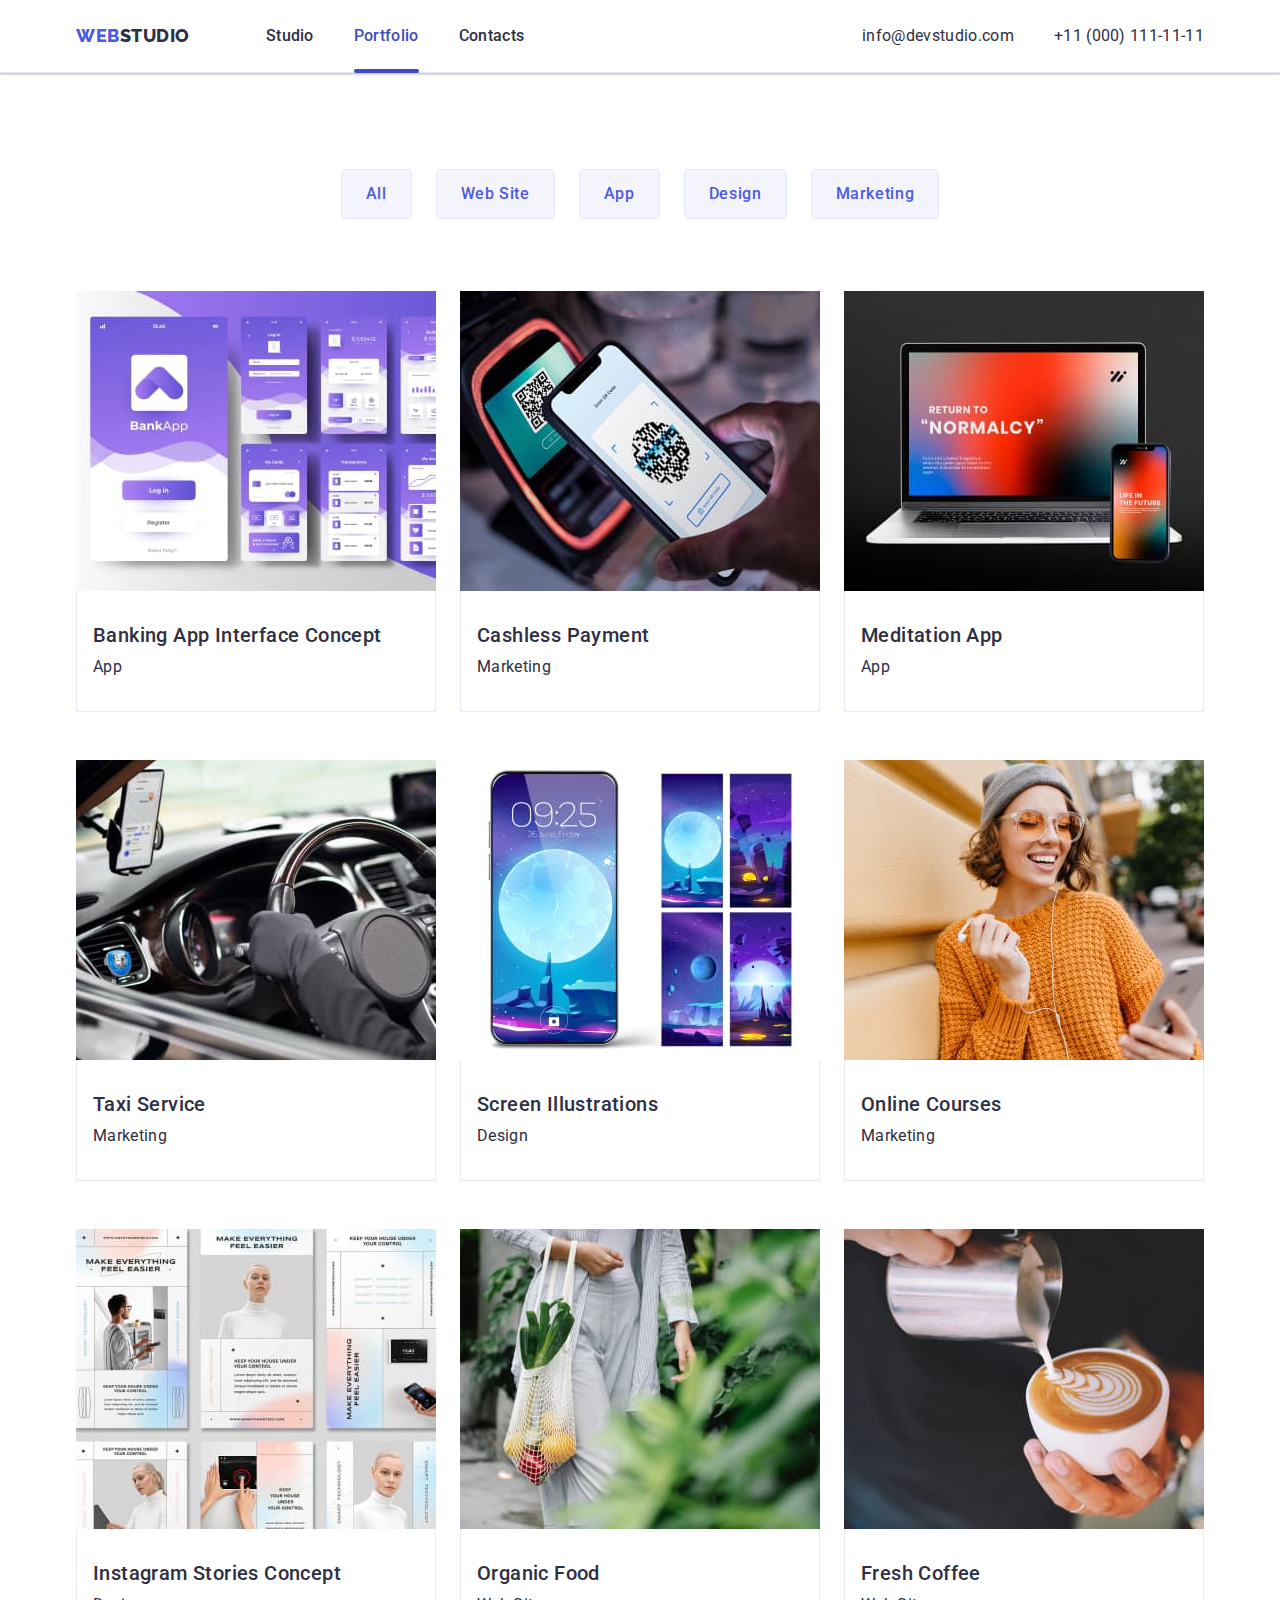
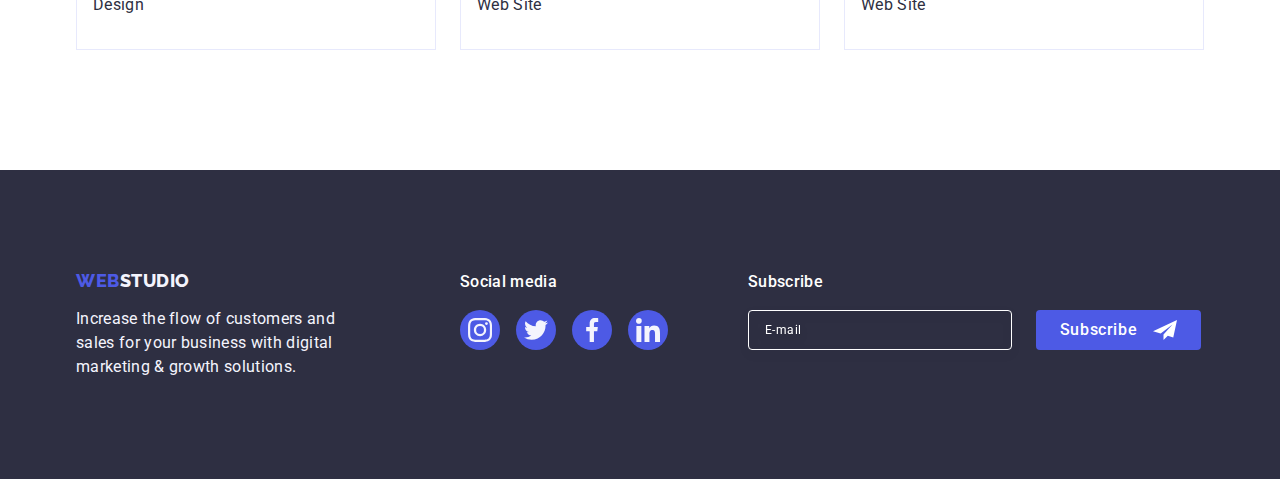
==== portfolio.html @ 483bc5ef "update all" ====
<!DOCTYPE html>

<html lang="en" >
<head>
    <meta charset="UTF-8" >
    <meta http-equiv="X-UA-Compatible" content="IE=edge" >
    <meta name="viewport" content="width=device-width, initial-scale=1.0" >
    <title>WebStudio_Portfolio</title>
    <link rel="stylesheet" href="https://cdnjs.cloudflare.com/ajax/libs/modern-normalize/1.1.0/modern-normalize.min.css" >
    <link rel="stylesheet" href="./css/styles.css" >
    <link rel="preconnect" href="https://fonts.googleapis.com" >
    <link rel="preconnect" href="https://fonts.gstatic.com" crossorigin >
    <link href="https://fonts.googleapis.com/css2?family=Raleway:wght@800&family=Roboto:wght@400;500;700&display=swap" rel="stylesheet" >
</head>
<body>
  <!-- HEADER -->
  <header id="#top" class="page-header">
    <div class="page-header-container container">
      <nav class="page-navigation-menu">
        <a href="./index.html" class="logo link">Web<span class="logo-accent">Studio</span></a>
        <ul class="menu-list list">
          <li class="menu-item">
            <a class="menu-link link" href="./index.html" target="_blank" rel="noopener noreferrer">Studio</a>
          </li>
          <li class="menu-item">
            <a class="menu-link current link" href="./portfolio.html" target="_blank" rel="noopener noreferrer">Portfolio</a>
          </li>
          <li class="menu-item">
            <a class="menu-link link" href="" target="_blank" rel="noopener noreferrer">Contacts</a>
          </li>
        </ul>
      </nav>
      <address class="page-contact">
        <ul class="contact-list list">
          <li class="contact-item">
            <a class="force flow link" href="mailto:info@devstudio.com">info@devstudio.com</a>
          </li>
          <li class="contact-item">
            <a class="force flow link" href="tel:+110001111111">+11 (000) 111-11-11</a>
          </li>
        </ul>
      </address>
    </div>
  </header>
  <!-- MAIN -->
  <main>
    <!-- SECTION-1 -->
    <section class="menu-filter">
        <div class="container">
            <h1 class="visually-hidden">Portfolio for Your Business</h1>
            <ul class="menu-filter-list list">
                <li class="menu-filter-item"><button class="menu-filter-btn" type="button">All</button></li>
                <li class="menu-filter-item"><button class="menu-filter-btn" type="button">Web Site</button></li>
                <li class="menu-filter-item"><button class="menu-filter-btn" type="button">App</button></li>
                <li class="menu-filter-item"><button class="menu-filter-btn" type="button">Design</button></li>
                <li class="menu-filter-item"><button class="menu-filter-btn" type="button">Marketing</button></li>
            </ul>
            <!-- SECTION-2 -->
            <ul class="cards-product-list list">
                <li class="cards-product-item">
                    <a class="cards-product-link link" href="">
                        <div class="cards-product-img-wrapper">
                            <img class="cards-product-img" src="./images/portfolio/banking-app-interface-concept.jpg" alt="banking-app" width="360" >
                            <p class="suboptions-descriptions-text overlay-descriptions">14 Stylish and User-Friendly App Design Concepts · Task Manager App · Calorie Tracker App · Exotic Fruit Ecommerce App · Cloud Storage App</p>
                        </div>
                         <div class="cards-product-desc">
                            <h2 class="sub-title-text cards-product-text">Banking App Interface Concept</h2>
                            <p class="suboptions-descriptions-text">App</p>
                        </div>
                    </a>
                </li>
                <li class="cards-product-item">
                    <a class="cards-product-link link" href="">
                        <div class="cards-product-img-wrapper">
                            <img class="cards-product-img" src="./images/portfolio/cashless-payment.jpg" alt="cashless-payment" width="360" >
                            <p class="suboptions-descriptions-text overlay-descriptions">14 Stylish and User-Friendly App Design Concepts · Task Manager App · Calorie Tracker App · Exotic Fruit Ecommerce App · Cloud Storage App</p>
                        </div>
                        <div class="cards-product-desc">
                            <h2 class="sub-title-text cards-product-text">Cashless Payment</h2>
                            <p class="suboptions-descriptions-text">Marketing</p>
                        </div>
                    </a>
                </li>
                <li class="cards-product-item">
                    <a class="cards-product-link link" href="">
                        <div class="cards-product-img-wrapper">
                            <img class="cards-product-img" src="./images/portfolio/meditation-app.jpg" alt="meditation-app" width="360" >
                            <p class="suboptions-descriptions-text overlay-descriptions">14 Stylish and User-Friendly App Design Concepts · Task Manager App · Calorie Tracker App · Exotic Fruit Ecommerce App · Cloud Storage App</p>
                        </div>
                        <div class="cards-product-desc">
                            <h2 class="sub-title-text cards-product-text">Meditation App</h2>
                            <p class="suboptions-descriptions-text">App</p>
                        </div>
                    </a>
                </li>
                <li class="cards-product-item">
                    <a class="cards-product-link link" href="">
                        <div class="cards-product-img-wrapper">
                            <img class="cards-product-img" src="./images/portfolio/taxi-service.jpg" alt="taxi-service" width="360" >
                            <p class="suboptions-descriptions-text overlay-descriptions">14 Stylish and User-Friendly App Design Concepts · Task Manager App · Calorie Tracker App · Exotic Fruit Ecommerce App · Cloud Storage App</p>
                        </div>
                        <div class="cards-product-desc">
                            <h2 class="sub-title-text cards-product-text">Taxi Service</h2>
                            <p class="suboptions-descriptions-text">Marketing</p>
                        </div>
                    </a>
                </li>
                <li class="cards-product-item">
                    <a class="cards-product-link link" href="">
                        <div class="cards-product-img-wrapper">
                            <img class="cards-product-img" src="./images/portfolio/screen-illustrations.jpg" alt="screen-illustrations" width="360" >
                            <p class="suboptions-descriptions-text overlay-descriptions">14 Stylish and User-Friendly App Design Concepts · Task Manager App · Calorie Tracker App · Exotic Fruit Ecommerce App · Cloud Storage App</p>
                        </div>
                        <div class="cards-product-desc">
                            <h2 class="sub-title-text cards-product-text">Screen Illustrations</h2>
                            <p class="suboptions-descriptions-text">Design</p>
                        </div>
                    </a>
                </li>
                <li class="cards-product-item">
                    <a class="cards-product-link link" href="">
                        <div class="cards-product-img-wrapper">
                            <img class="cards-product-img" src="./images/portfolio/online-courses.jpg" alt="online-courses" width="360" >
                            <p class="suboptions-descriptions-text overlay-descriptions">14 Stylish and User-Friendly App Design Concepts · Task Manager App · Calorie Tracker App · Exotic Fruit Ecommerce App · Cloud Storage App</p>
                        </div>
                        <div class="cards-product-desc">
                            <h2 class="sub-title-text cards-product-text">Online Courses</h2>
                            <p class="suboptions-descriptions-text">Marketing</p>
                        </div>
                    </a>
                </li>
                <li class="cards-product-item">
                    <a class="cards-product-link link" href="">
                        <div class="cards-product-img-wrapper">
                            <img class="cards-product-img" src="./images/portfolio/instagram-stories-concept.jpg" alt="instagram-stories-concept" width="360" >
                            <p class="suboptions-descriptions-text overlay-descriptions">14 Stylish and User-Friendly App Design Concepts · Task Manager App · Calorie Tracker App · Exotic Fruit Ecommerce App · Cloud Storage App</p>
                        </div>
                        <div class="cards-product-desc">
                            <h2 class="sub-title-text cards-product-text">Instagram Stories Concept</h2>
                            <p class="suboptions-descriptions-text">Design</p>
                        </div>
                    </a>
                </li>
                <li class="cards-product-item">
                    <a class="cards-product-link link" href="">
                        <div class="cards-product-img-wrapper">
                            <img class="cards-product-img" src="./images/portfolio/organic-food.jpg" alt="organic-food" width="360" >
                            <p class="suboptions-descriptions-text overlay-descriptions">14 Stylish and User-Friendly App Design Concepts · Task Manager App · Calorie Tracker App · Exotic Fruit Ecommerce App · Cloud Storage App</p>
                        </div>
                        <div class="cards-product-desc">
                            <h2 class="sub-title-text cards-product-text">Organic Food</h2>
                            <p class="suboptions-descriptions-text">Web Site</p>
                        </div>
                    </a>
                </li>
                <li class="cards-product-item">
                    <a class="cards-product-link link" href="">
                        <div class="cards-product-img-wrapper">
                            <img class="cards-product-img" src="./images/portfolio/fresh-coffee.jpg" alt="fresh-coffee" width="360" >
                            <p class="suboptions-descriptions-text overlay-descriptions">14 Stylish and User-Friendly App Design Concepts · Task Manager App · Calorie Tracker App · Exotic Fruit Ecommerce App · Cloud Storage App</p>
                        </div>
                        <div class="cards-product-desc">
                            <h2 class="sub-title-text cards-product-text">Fresh Coffee</h2>
                            <p class="suboptions-descriptions-text">Web Site</p>
                        </div>
                    </a>
                </li>
            </ul>
        </div>
    </section>
  </main>
  <!-- FOOTER -->
  <footer class="footer-bg">
    <div class="footer-container container">
      <div class="footer-content">
        <a href="./index.html" class="logo-footer link">Web<span class="logo-accent-footer">Studio</span></a>
        <p class="suboptions-descriptions-text footer-descriptions">Increase the flow of customers and sales for your business with digital marketing & growth solutions.</p>
      </div>
      <div class="social">
        <p class="suboptions-descriptions-text social-name">Social media</p>
        <ul class="social-icon">
          <li class="social-list-item">
            <a href="" class="social-list-link">
              <svg
                class="social-list-icon"
                aria-label="icon instagram"
                width="24"
                height="24" >
                <use href="./images/icons.svg#icon-instagram-2"></use>
              </svg>
            </a>
          </li>
          <li class="social-list-item">
            <a href="" class="social-list-link">
              <svg
                class="social-list-icon"
                aria-label="icon twitter"
                width="24"
                height="24" >
                <use href="./images/icons.svg#icon-twitter-1"></use>
              </svg>
            </a>
          </li>
          <li class="social-list-item">
            <a href="" class="social-list-link">
              <svg
                class="social-list-icon"
                aria-label="icon facebook"
                width="24"
                height="24" >
                <use href="./images/icons.svg#icon-facebook-1"></use>
              </svg>
            </a>
          </li>
          <li class="social-list-item">
            <a href="" class="social-list-link">
              <svg
                class="social-list-icon"
                aria-label="icon linkedin"
                width="24"
                height="24" >
                <use href="./images/icons.svg#icon-linkedin-1"></use>
              </svg>
            </a>
          </li>
        </ul>
      </div>
      <div class="search">
        <p class="suboptions-descriptions-text search-text">Subscribe</p>
        <form class="footer-form">
          <label for="search" class="search-find">
            <input type="email" id="search" placeholder="E-mail" name="email" class="search-form">
          </label>
          <button type="submit" class="search-form-btn">Subscribe
            <svg class="search-modal-input-icon" width="24" height="24">
              <use href="./images/icons.svg#icon-Frame-3"></use>
            </svg>
          </button>
        </form>
      </div>
    </div>
  </footer>
  <!-- MODAL -->
  <div class="backdrop is-hidden" data-modal>
    <div class="modal">
      <button type="button" class="modal-close-btn" data-modal-close>
        <svg class="modal-icon-close" width="8" height="8">
          <use href="./images/icons.svg#icon-person-black-18dp"></use>
        </svg>
      </button>
    </div>
  </div>
  <script src="./js/modal.js"></script>
</body>
</html>
---- css/styles.css ----
:root{
  --main-font-family: 'Roboto', sans-serif;
  --secondary-font-family-family: 'Raleway', sans-serif;
  --primary-brand: #4D5AE5;
  --primary-color-white: #ffffff;
  --primary-text-color: #434455;
  --subtle-text: #8E8F99;
  --accent-color-pressed-state: #404BBF;
  --accent-color-pressed: #E7E9FC;
  --modal-background: #FCFCFC;
  --success: #31D0AA;
  --light: #F4F4FD;
  --dark: #2E2F42;
}
.link{
  text-decoration: none;
}
.list{
  list-style: none;
}
h1,
h2,
h3,
h4,
h5,
h6,
p{
    margin-top: 0;
    margin-bottom: 0;
}
ul,
ol{
	margin-top: 0;
	margin-bottom: 0;
	padding-left: 0;
}
button{
  cursor: pointer;
}
a{
  text-decoration: none;
}
li{
  list-style-type: none;
}
img{
  display: block;
}
/*================== CONTAINER ================*/
.container{
  width: 1158px;
  margin-left: auto;
  margin-right: auto;
  padding-left: 15px;
  padding-right: 15px;
}
.visually-hidden {
  position: absolute;
  width: 1px;
  height: 1px;
  margin: -1px;
  border: 0;
  padding: 0;
  white-space: nowrap;
  clip-path: inset(100%);
  clip: rect(0 0 0 0);
  overflow: hidden;
}
body{
  font-family: 'Roboto', sans-serif;
  color: var(--primary-text-color);
  background-color: var(--primary-color-white);
}
.heder-title{
  font-family: var(--main-font-family);
  font-weight: 700;
  font-size: 56px;
  line-height: 1.07;
  letter-spacing: 0.02em;
  text-align: center;
  color: var(--primary-color-white);
  max-width: 496px;
  margin-bottom: 48px;
  margin-right: auto;
  margin-left: auto;
}
.sub-title-text{
  font-family: var(--main-font-family);
  font-weight: 700;
  font-size: 36px;
  line-height: 1.11;
  letter-spacing: 0.02em;
  text-transform: capitalize;
  color: var(--dark);
}
.subtitel-options-text{
  font-family: var(--main-font-family);
  font-weight: 500;
  font-size: 20px;
  line-height: 1.2;
  letter-spacing: 0.02em;
  color: var(--dark);
}
.suboptions-descriptions-text{
  font-family: var(--main-font-family);
  font-size: 16px;
  line-height: 1.5;
  letter-spacing: 0.02em;
  color: var(--dark);
}
p .medium{
  font-family: var(--main-font-family);
  font-weight: 500;
  font-size: 16px;
  line-height: 1.5;
  letter-spacing: 0.02em;
  color: var(--dark);
}
p .small{
  font-family: var(--main-font-family);
  font-size: 12px;
  line-height: 1.2;
  letter-spacing: 0.04em;
  color: var(--dark);
}
.link a{
  font-family: var(--main-font-family);
  font-style: normal;
  font-size: 12px;
  line-height: 1.3;
  letter-spacing: 0.04em;
  color: var(--primary-brand);
}
/* ================ HEADER ================= */
.page-header{
  align-items: center;
  color: var(--dark);
  border-bottom: 1px solid #e7e9fc;
  box-shadow: 0px 2px 1px rgba(46, 47, 66, 0.08), 0px 1px 1px rgba(46, 47, 66, 0.16), 0px 1px 6px rgba(46, 47, 66, 0.08);
}
.page-header-container a{
  display: block;
  padding-top: 24px;
  padding-bottom: 24px;
}

.contact-item a{
  color: var(--dark);
}

.page-header-container{
  display: flex;
  align-items: center;
  justify-content: space-between;
}
.page-navigation-menu{
  display: flex;
  align-items: center;
}
.menu-list{
  display: flex;
  align-content: center;
  gap: 40px;
}
.menu-item{
  font-family: var(--main-font-family);
  font-weight: 500;
  font-size: 16px;
  line-height: 1.5;
  letter-spacing: 0.02em;
  color: #2E2F42;
}
.menu-link{
  font-family: var(--main-font-family);
  position: relative;
  font-weight: 500;
  font-size: 16px;
  line-height: 1.5;
  letter-spacing: 0.02em;
  color: var(--dark);
  text-decoration:none;
}
.menu-link:hover,
.menu-link:focus{
  color: var(--accent-color-pressed-state);
}
.current{
  position: relative;
  color: #404bbf; 
  transition: color 250ms cubic-bezier(0.4, 0, 0.2, 1);
}
.current::after{
  content: '';
  position: absolute; 
  left: 0;
  bottom: -1px;
  width: 100%;
  height: 4px;
  border-radius: 50%;
  background-color: #404bbf;
  color: #404bbf;
  border-radius: 2px;
  transition: color 250ms cubic-bezier(0.4, 0, 0.2, 1);
}

.flow{
  transition: color 250ms cubic-bezier(0.4, 0, 0.2, 1);
}
/* ==== LOGO === */
.logo{
  font-family: var(--secondary-font-family-family);
  font-weight: 800;
  font-size: 18px;
  line-height: 1.17;
  letter-spacing: 0.03em;
  text-transform: uppercase;
  color: var(--primary-brand);
  margin-right: 76px;
}
.logo-accent{
  color: var(--dark);
}
/* ==== MENU === */
.page-contact{
  font-family: var(--main-font-family);
  font-style: normal;
  font-weight: 400;
  font-size: 16px;
  line-height: 1.5;
  letter-spacing: 0.02em;
  color: var(--primary-text-color);
}
.contact-list{
  display: flex;
  align-items: center;
  gap: 40px;
}
.force:hover,
.force:focus{
  color: var(--accent-color-pressed-state);
}
/* ================= MAIN ================= */
/* ================= SECTION-1-BANNER ================= */
.image-bg{
  background-color: var(--dark);
  background-image: linear-gradient(rgba(46, 47, 66, 0.7), rgba(46, 47, 66, 0.7)), url(../images/hero-bg.jpg);
  max-width: 1440px;
  background-repeat: no-repeat;
  background-position: center;
  background-size: cover;
  text-align: center;
  color: #ffffff;
  margin-left: auto;
  margin-right: auto;
  padding-top: 188px;
  padding-bottom: 188px;
}
/* ==== BUTTON === */
.modal-open-btn{
  display: block;
  min-width: 169px;
  height: 56px;
  margin-left: auto;
  margin-right: auto;
  font-family: var(--main-font-family);
  font-style: normal;
  font-weight: 500;
  font-size: 16px;
  line-height: 24px;
  letter-spacing: 0.04em;
  text-align: center;
  color: var(--primary-color-white);
  padding: 15px 28px;
  border: none;
  border-color: var(--primary-bg-color-theme-light);
  border-radius: 4px;
  background-color: #4D5AE5;
  box-shadow: 0px 4px 4px rgba(0, 0, 0, 0.15);
  transition: background-color 250ms cubic-bezier(0.4, 0, 0.2, 1);
}
.btn:hover,
.btn:active,
.btn:focus{
  background-color: #404BBF;
}
/* ==== /BUTTON === */
/* ================= SECTION-2 ================= */
.benefits{
  padding: 120px 0;
}
.benefits-option{
  display: flex;
  gap: 24px;
}
.benefits-item{
  flex-basis: calc((100% - 72px) / 4);
}
.subtitel-benefits{
  margin-bottom: 8px;
}
.description-benefits{
  color: var(--primary-text-color);
}
/* === svg === */
.advantages-block {
  display: flex;
  height: 112px;
  border-radius: 4px;
  background-color: #f4f4fd;
  align-items: center;
  justify-content: center;
  margin-bottom: 8px;
}
.advantages-icon {
  fill: var(--dark);
}
/* ================= SECTION-3 ================= */
.category-product{
  padding-bottom: 120px;
}

.product-text{
  text-align: center;
  margin-bottom: 72px;
}

.category-product-list{
  display: flex;
  align-items: center;
  gap: 24px;
}
.category-product-item{
  flex-basis: calc((100% - 48px) / 3);
}
/* ================= SECTION-4 ================= */
.card-employee{
  background-color: #F4F4FD;
  padding-top: 120px;
  padding-bottom: 120px;
}

.card-text{
  text-align: center;
  margin-bottom: 72px;
}
.card-employee-list{
  display: flex;
  align-content: center;
  gap: 24px;
}
.card-employee-item{
  flex-basis: calc((100% - 72px) / 4);
  text-align: center;
  background-color: #ffffff;
  box-shadow: 0px 1px 6px rgba(46, 47, 66, 0.08), 0px 1px 1px rgba(46, 47, 66, 0.16), 0px 2px 1px rgba(46, 47, 66, 0.08);
  border-radius: 0px 0px 4px 4px;
}
.card-employee-desc{
  display: flex;
  flex-direction: column;
  padding-top: 32px;
  padding-bottom: 32px;
  gap: 8px;
}
.card-employee-name{
  text-align: center;
  margin-bottom: 8px;
}
.card-employee-descriptions{
  font-size: 16px;
  color: var(--primary-text-color);
  line-height: 1.5;
}
/* === svg === */
.social-card-menu-icon{
  display: flex;
  justify-content: center;
  gap: 24px;
}
.social-card-icon{
  width: 40px;
  height: 40px;
}
.card-socials-link{
  width: 100%;
  height: 100%;
  background-color: #4d5ae5;
  border-radius: 50%;
  display: flex;
  align-items: center;
  justify-content: center;
  transition: background-color 250ms cubic-bezier(0.4, 0, 0.2, 1);
}
.card-socials-link:hover,
.card-socials-link:focus{
  background-color: #404bbf;
}
.card-socials-icon{
  fill: var(--light);
}
/* ================= SECTION-5 ================= */
.customers{
  padding-top: 120px;
  padding-bottom: 120px;
}
.customers-block>.sub-title-text{
  font-size: 36px;
  line-height: 1.11;
  color: var(--dark);
  margin-bottom: 72px;
  text-align: center;
}
.customers-list{
  display: flex;
  flex-wrap: wrap;
  gap: 24px;
}
.cut{
  height: 88px;
  width: calc((100% - 120px) / 6);
}
.customers-link{
  display: flex;
  align-items: center;
  justify-content: center;
  width: 100%;
  height: 100%;
  border: 1px solid #8e8f99;
  border-radius: 4px;
  color: var(--subtle-text);
  transition: border-color 250ms cubic-bezier(0.4, 0, 0.2, 1), color 250ms cubic-bezier(0.4, 0, 0.2, 1);
}
.customers-link:hover,
.customers-link:focus{
  border-color: #404bbf;
  color: #404bbf;
}
.customers-icon{
  fill: currentColor;
}
/* ================= FOOTER ================= */
.footer-bg{
  background-color: #2E2F42;
  padding-top: 100px;
  padding-bottom: 100px;
}
.footer-container{
  display: flex;
  align-items: baseline;
}
.footer-content{
  flex-direction: row;
  gap: 120px;
  margin-right: 120px;
}
.logo-footer{
  display: flex;
  font-family: "Raleway", sans-serif;
  font-weight: 800;
  font-size: 18px;
  line-height: 1.17;
  letter-spacing: 0.03em;
  text-transform: uppercase;
  color: var(--primary-brand);
  margin-bottom: 16px;
}
.logo-accent-footer{
  color: #f4f4fd;
}
.footer-descriptions{
  max-width: 264px;
  color: var(--light);
}
.social{
  display: flex;
  flex-direction: column;
  margin-right: 80px;
}
.social-name {
  font-family: "Roboto", sans-serif;
  font-weight: 500;
  font-size: 16px;
  line-height: 1.5;
  letter-spacing: 0.02em;
  color: var(--primary-color-white);
  margin-bottom: 16px;
}
.social-list {
  display: flex;
  justify-content: center;
  column-gap: 120px;
}
.social-icon {
  display: flex;
  gap: 16px;
  justify-content: center;
  align-items: center;
  border-radius: 50%;
}
.social-list-item{
  width: 40px;
  height: 40px;
}
.social-list-link{
  display: flex;
  align-items: center;
  justify-content: center;
  width: 100%;
  height: 100%;
  background-color: var(--primary-brand);
  fill: #F4F4FD;
  border-radius: 50%;
  transition: background-color 250ms cubic-bezier(0.4, 0, 0.2, 1);
}

.social-list-link:hover,
.social-list-link:focus{
  background-color: #31d0aa;
  fill: var(--light);
}

.social-icon:hover .social-list-icon,
.social-icon:focus .social-list-icon {
  fill: var(--accent-color);
}

.search-text{
  margin-bottom: 16px;
  font-weight: 500;
  font-size: 16px;
  line-height: 1.5;
  letter-spacing: 0.02em;
  color: #ffffff; 
}

.footer-form{
  display: flex;
  gap: 24px;
}

.search-form{
  width: 264px;
  height: 40px;
  border: 1px solid #ffffff;
  background-color: transparent;
  font-size: 12px;
  line-height: 1.5;
  letter-spacing: 0.04em;
  padding-left: 16px;
  filter: drop-shadow(0px 4px 4px rgba(0, 0, 0, 0.15));
  border-radius: 4px;
  color: #ffffff;
}
.search-form::placeholder{
  color: #ffffff;
}

.search-form-btn{
  display: flex;
  min-width: 165px;
  height: 40px;
  justify-content: center;
  align-items: center;
  font-family: "Roboto", sans-serif;
  font-size: 16px;
  font-weight: 500;
  line-height: 1.5;
  letter-spacing: 0.04em;
  color: #ffffff;
  cursor: pointer;
  background-color: #4D5AE5;
  border: none;
  border-radius: 4px;
}

.search-modal-input-icon{
  margin-left: 16px;
  fill: #ffffff;
}
/* ================= MODAL ================= */
.backdrop{
  position: fixed;
  top: 0;
  left: 0;
  background-color: rgba(46, 47, 66, 0.4);
  width: 100%;
  height: 100%;
  transition: opacity 250ms cubic-bezier(0.4, 0, 0.2, 1), visibility 250ms cubic-bezier(0.4, 0, 0.2, 1);
}
.is-hidden{
  opacity: 0;
  visibility: hidden;
  pointer-events: none;
}
.modal{
  position: absolute;
  width: 408px;
  min-height: 584px;
  left: 50%;
  top: 50%;
  transform: translate(-50%, -50%) scale(1);
  background-color: #fcfcfc;
  box-shadow: 0px 1px 1px rgba(0, 0, 0, 0.14), 0px 1px 3px rgba(0, 0, 0, 0.12), 0px 2px 1px rgba(0, 0, 0, 0.2);
  border-radius: 4px;
  transition: transform 250ms cubic-bezier(0.4, 0, 0.2, 1);
  padding: 72px 24px 24px;
}
.modal-close-btn{
  display: flex;
  position: absolute;
  align-items: center;
  justify-content: center;
  width: 24px;
  height: 24px;
  top: 24px;
  right: 24px;
  border: 1px solid rgba(0, 0, 0, 0.1);
  border-radius: 50%;
  background-color: #e7e9fc;
  transition: background-color 250ms cubic-bezier(0.4, 0, 0.2, 1), border 250ms cubic-bezier(0.4, 0, 0.2, 1); 
  padding: 0;
  cursor: pointer;
}
.modal-close-btn:hover,
.modal-close-btn:focus{
  background-color: #404bbf;
  border: none;
}
.modal-icon-close{
  transition: fill 250ms cubic-bezier(0.4, 0, 0.2, 1);
}

.modal-close-btn:hover,
.modal-close-btn:focus{
  fill: #ffffff;
}

/* ================= MODAL-FORM ================= */

.modal-title{
  font-family: var(--main-font-family);
  font-weight: 500;
  font-size: 16px;
  line-height: 1.5;
  letter-spacing: 0.02em;
  color: var(--dark);
  max-width: 360px;
  margin-bottom: 16px;
  text-align: center;
}

.modal-field {
  margin-bottom: 8px;
  position: relative;
}

.input-wrap {
  position: relative;
}

.modal-form{
  display: block;
  overflow: hidden;
  margin: 0 auto;
  width: 100%;
  text-align: left;
}

.input-label{
  display: block;
  font-family: var(--main-font-family);
  font-size: 12px;
  line-height: 1.17;
  letter-spacing: 0.04em;
  color: var(--subtle-text);
  margin-bottom: 4px;
}

.modal-input{
  display: block;
  width: 100%;
  height: 40px;
  border-radius: 4px;
  background-color: transparent;
  color: #48433c;
  outline: transparent;
  resize: none;
  overflow:auto;
  padding-left: 38px;
  border: 1px solid rgba(46, 47, 66, 0.4);
  box-shadow: 0px 2px 2px 0px rgba(0, 0, 0, 0.03);
  transition: border-color 250ms cubic-bezier(0.4, 0, 0.2, 1); 
}

.modal-input:focus {
  border-color: #4D5AE5;
}

.modal-input-icon {
  position: absolute;
  left: 16px;
  top: 50%;
  transform: translateY(-50%);
  transition: fill 250ms cubic-bezier(0.4, 0, 0.2, 1);
  fill: #2E2F42;
}

.modal-input:focus + .modal-input-icon{
  fill: #4D5AE5;
}

.modal-field-comment{
  margin-bottom: 16px;
}

.modal-textarea {
  width: 100%;
  height: 120px;
  font-size: 12px;
  line-height: 1.17;
  letter-spacing: 0.04em;
  border-radius: 4px;
  color: rgba(46, 47, 66, 0.4);
  border: 1px solid rgba(46, 47, 66, 0.4);
  box-shadow: 0px 2px 2px 0px rgba(0, 0, 0, 0.03);
  transition: border-color 250ms cubic-bezier(0.4, 0, 0.2, 1);
  padding: 8px 16px;
  background-color: transparent; 
  outline: transparent;
  resize: none;
}

.modal-textarea:hover,
.modal-textarea:focus {
  border-color: #4D5AE5;
}

.modal-field-checkbox{
  margin-bottom: 24px; 
}

.check-text{
  font-size: 12px;
  line-height: 1.17;
  letter-spacing: 0.04em;
  border-radius: 4px;
  color: var(--subtle-text);
}

.check-iconbox{
  display: inline-flex;
  width: 16px;
  height: 16px;
  align-items: center; 
  border: 1px solid rgba(46, 47, 66, 0.4);
  border-radius: 2px; 
  transition: background-color 250ms cubic-bezier(0.4, 0, 0.2, 1), border 250ms cubic-bezier(0.4, 0, 0.2, 1), fill 250ms cubic-bezier(0.4, 0, 0.2, 1);
  justify-content: center;
  margin-right: 8px;
  fill: transparent;
}

.modal-check:checked + .check-text > .check-iconbox {
  background-color: var(--accent-color-pressed-state);
  border: none;
  fill: var(--light);
}

.privacy-link {
  color: var(--primary-brand);
}

/* ================= MODAL-FORM-BTN ================= */
.modal-form-btn{
  display: block;
  min-width: 169px;
  height: 56px;
  font-family: "Roboto", sans-serif;
  font-size: 16px;
  font-weight: 500;
  line-height: 1.5;
  letter-spacing: 0.04em;
  color: #ffffff;
  margin-left: auto;
  margin-right: auto;
  cursor: pointer;
  background-color: #4D5AE5;
  border: none;
  border-radius: 4px;
  transition: background-color 250ms cubic-bezier(0.4, 0, 0.2, 1);
}  


/* ================= PORTFOLIO ================= */
/* ================= MAIN ================= */
/* ================= SECTION-1 ================= */
.menu-filter{
  padding-top: 96px;
  padding-bottom: 120px;
}
.menu-filter-list{
  display: flex;
  justify-content: center;
  gap: 24px;
  margin-bottom: 72px;
}
.menu-filter-btn{
  display: block;
  font-family: "Roboto", sans-serif;
  font-weight: 500;
  font-size: 16px;
  line-height: 1.5;
  letter-spacing: 0.04em;
  color: var(--primary-brand);
  background-color: var(--light);
  padding: 12px 24px;
  border-radius: 4px;
  border: 1px solid #e7e9fc;
  transition: color 250ms cubic-bezier(0.4, 0, 0.2, 1), background-color 250ms cubic-bezier(0.4, 0, 0.2, 1), border-color 250ms cubic-bezier(0.4, 0, 0.2, 1), box-shadow 250ms cubic-bezier(0.4, 0, 0.2, 1);
}
.menu-filter-btn:hover,
.menu-filter-btn:focus{
  display: block;
  box-shadow: 0px 3px 1px rgba(0, 0, 0, 0.1), 0px 2px 1px rgba(0, 0, 0, 0.08), 0px 2px 2px rgba(0, 0, 0, 0.12);
  color: #ffffff;
  background-color: #404BBF;
  border: 1px solid transparent;
}
/* ================= SECTION-2 ================= */
.cards-product-list{
  display: flex;
  flex-wrap: wrap;
  column-gap: 24px;
  row-gap: 48px; 
}
.cards-product-item{
  width: calc((100% - 48px) / 3);
  transition: color 250ms cubic-bezier(0.4, 0, 0.2, 1), background-color 250ms cubic-bezier(0.4, 0, 0.2, 1), border-color 250ms cubic-bezier(0.4, 0, 0.2, 1), box-shadow 250ms cubic-bezier(0.4, 0, 0.2, 1);
}
.cards-product-item:hover,
.cards-product-item:focus{
  display: block; 
  transition: box-shadow 250ms cubic-bezier(0.4, 0, 0.2, 1);
  transform: translateY(0%);
  box-shadow: 0px 1px 6px rgba(46, 47, 66, 0.08), 0px 1px 1px rgba(46, 47, 66, 0.16), 0px 2px 1px rgba(46, 47, 66, 0.08)
}
.cards-product-link{
  display: block; 
  transition: box-shadow 250ms cubic-bezier(0.4, 0, 0.2, 1);
}
.cards-product-img-wrapper{
  position: relative;
  overflow: hidden;
}
.overlay-descriptions{
  position: absolute;
  top: 0;
  left: 0;
  font-size: 16px;
  line-height: 1.5;
  letter-spacing: 0.02em;
  color: var(--light);
  padding: 40px 32px;
  background-color: #4d5ae5;
  height: 100%;
  width: 100%;
  transform: translateY(100%);
  transition: transform 250ms cubic-bezier(0.4, 0, 0.2, 1);
  overflow: auto;
}
.cards-product-link:hover .overlay-descriptions,
.cards-product-link:focus .overlay-descriptions{
  transform: translateY(0%);
}
.cards-product-link:hover,
.cards-product-link:focus{
  box-shadow: 0px 1px 6px rgba(46, 47, 66, 0.08), 0px 1px 1px rgba(46, 47, 66, 0.16), 0px 2px 1px rgba(46, 47, 66, 0.08);
}
.cards-product-descriptions-desc{
  font-size: 16px;
  line-height: 1.5;
  letter-spacing: 0.02em;
  color: var(--light);
  padding: 40px 32px;
  background-color: #4d5ae5;
  width: 100%;
  height: 100%;
  transform: translateY(100%);
  transition: transform 250ms cubic-bezier(0.4, 0, 0.2, 1);
}
.cards-product-desc{
  padding: 32px 16px;
  border: 1px solid #e7e9fc;
  border-top: none;
}
.cards-product-text{
  font-weight: 500;
  font-size: 20px;
  line-height: 1.2;
  letter-spacing: 0.02em;
  color: var(--dark);
  margin-bottom: 8px;
}
/* ================= PORTFOLIO ================= */
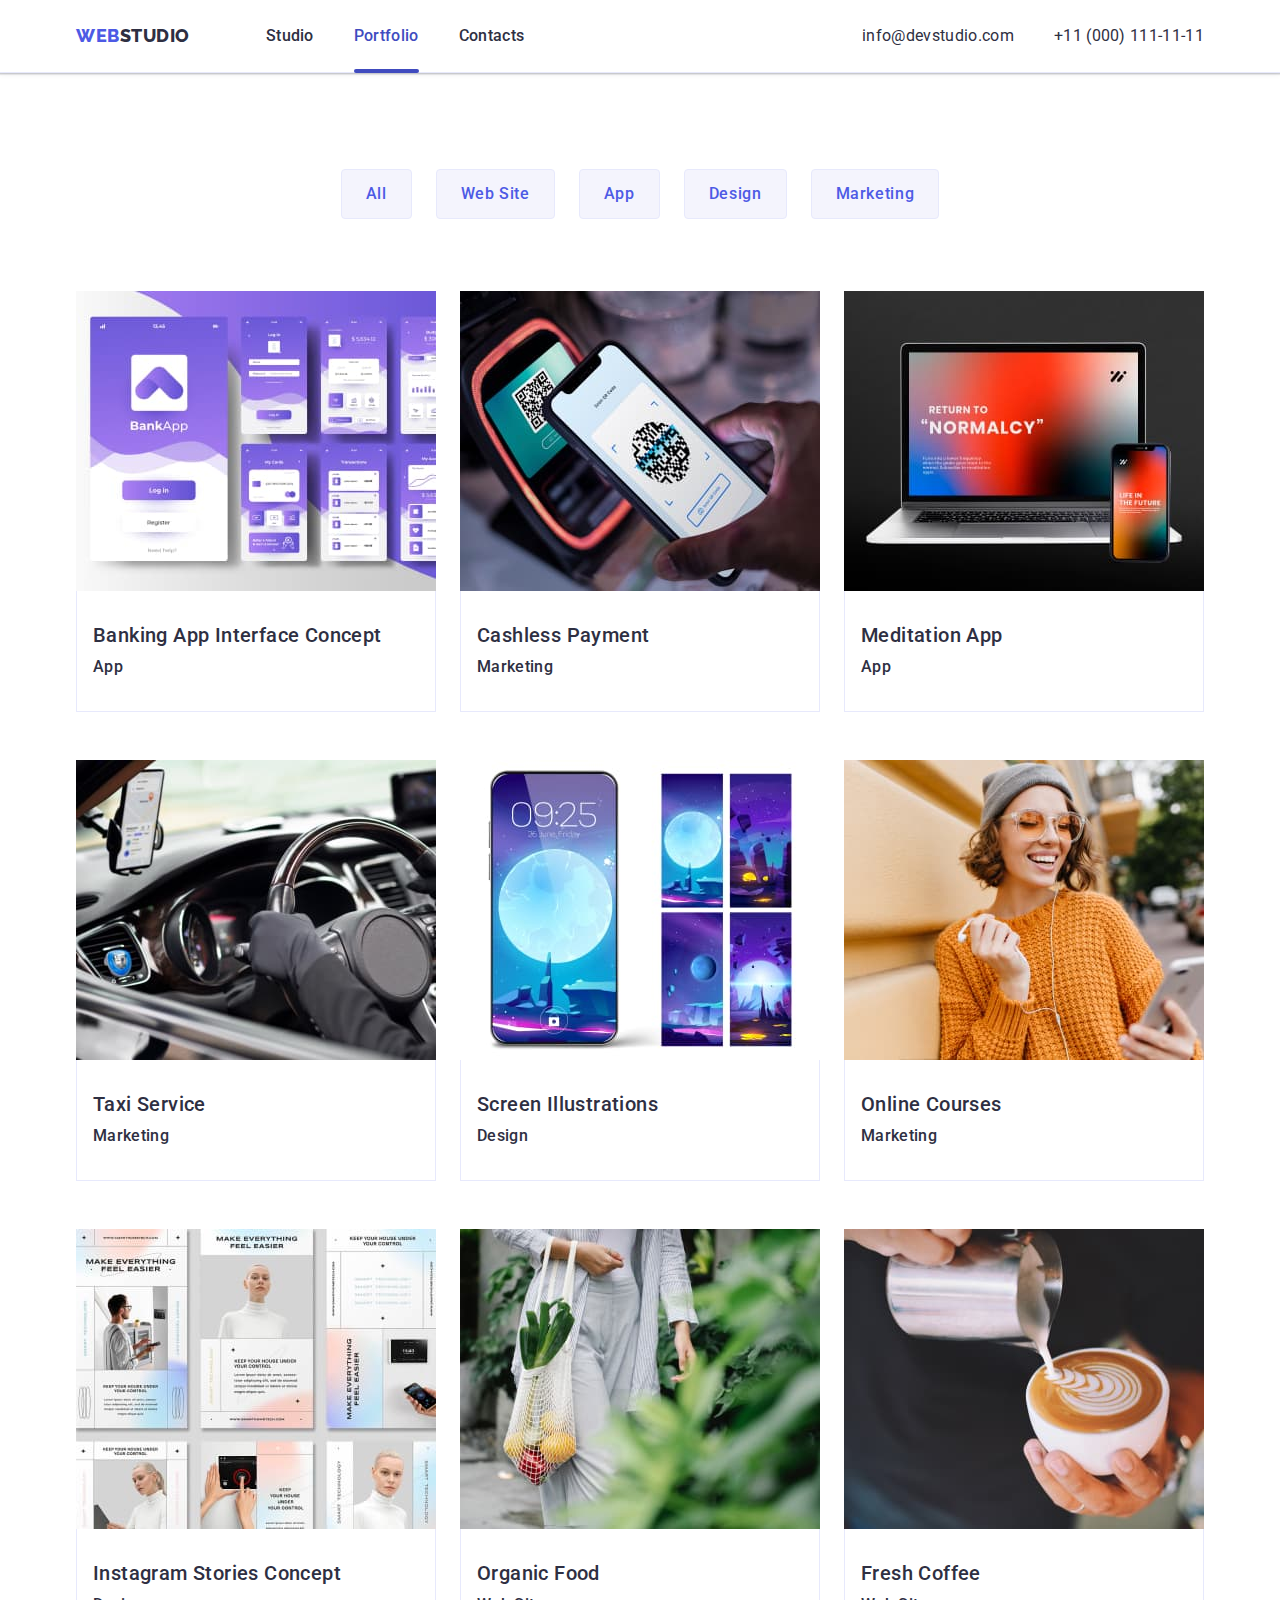
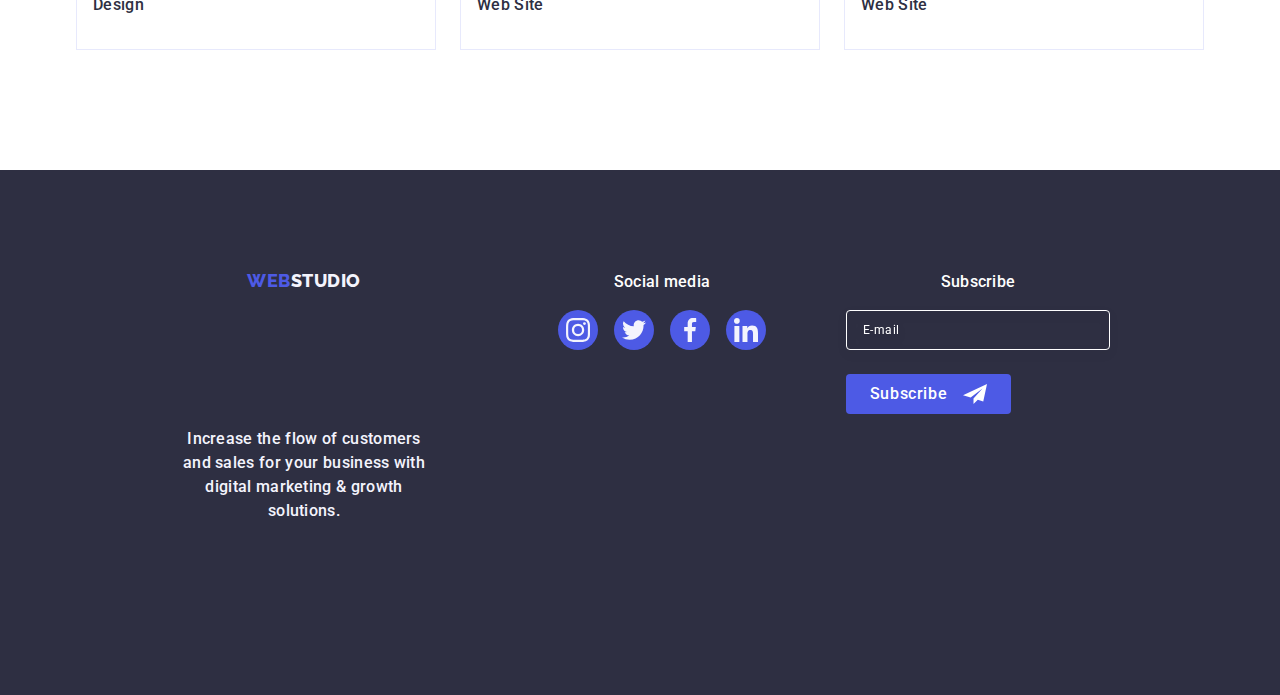
==== commit 484b1c0b: "update all" ====
--- a/portfolio.html
+++ b/portfolio.html
@@ -8,6 +8,7 @@
     <title>WebStudio_Portfolio</title>
     <link rel="stylesheet" href="https://cdnjs.cloudflare.com/ajax/libs/modern-normalize/1.1.0/modern-normalize.min.css" >
     <link rel="stylesheet" href="./css/styles.css" >
+    <link rel="stylesheet" href="./css/media.css" >
     <link rel="preconnect" href="https://fonts.googleapis.com" >
     <link rel="preconnect" href="https://fonts.gstatic.com" crossorigin >
     <link href="https://fonts.googleapis.com/css2?family=Raleway:wght@800&family=Roboto:wght@400;500;700&display=swap" rel="stylesheet" >
--- a/css/styles.css
+++ b/css/styles.css
@@ -45,10 +45,13 @@
 }
 img{
   display: block;
-}
+  max-width: 100%;
+  height: auto;
+}
+
 /*================== CONTAINER ================*/
 .container{
-  width: 1158px;
+  width: 100%;
   margin-left: auto;
   margin-right: auto;
   padding-left: 15px;
@@ -74,13 +77,14 @@
 .heder-title{
   font-family: var(--main-font-family);
   font-weight: 700;
-  font-size: 56px;
-  line-height: 1.07;
+  font-size: 36px;
+  line-height: 1.11;
   letter-spacing: 0.02em;
   text-align: center;
   color: var(--primary-color-white);
-  max-width: 496px;
-  margin-bottom: 48px;
+  max-width: 320px;
+  margin-bottom: 72px;
+  margin-bottom: 112px;
   margin-right: auto;
   margin-left: auto;
 }
@@ -93,16 +97,18 @@
   text-transform: capitalize;
   color: var(--dark);
 }
+
 .subtitel-options-text{
   font-family: var(--main-font-family);
-  font-weight: 500;
-  font-size: 20px;
-  line-height: 1.2;
+  font-weight: 700;
+  font-size: 36px;
+  line-height: 1.11;
   letter-spacing: 0.02em;
   color: var(--dark);
 }
 .suboptions-descriptions-text{
   font-family: var(--main-font-family);
+  font-weight: 500;
   font-size: 16px;
   line-height: 1.5;
   letter-spacing: 0.02em;
@@ -286,15 +292,15 @@
 /* ==== /BUTTON === */
 /* ================= SECTION-2 ================= */
 .benefits{
-  padding: 120px 0;
+  padding: 96px 0;
 }
 .benefits-option{
   display: flex;
-  gap: 24px;
-}
-.benefits-item{
-  flex-basis: calc((100% - 72px) / 4);
-}
+  flex-wrap: wrap;
+  justify-content: center;
+  gap: 72px 24px;
+}
+
 .subtitel-benefits{
   margin-bottom: 8px;
 }
@@ -303,40 +309,20 @@
 }
 /* === svg === */
 .advantages-block {
-  display: flex;
-  height: 112px;
-  border-radius: 4px;
-  background-color: #f4f4fd;
-  align-items: center;
-  justify-content: center;
-  margin-bottom: 8px;
-}
-.advantages-icon {
-  fill: var(--dark);
-}
+  visibility: hidden;
+  display: none;
+}
+
 /* ================= SECTION-3 ================= */
 .category-product{
-  padding-bottom: 120px;
-}
-
-.product-text{
-  text-align: center;
-  margin-bottom: 72px;
-}
-
-.category-product-list{
-  display: flex;
-  align-items: center;
-  gap: 24px;
-}
-.category-product-item{
-  flex-basis: calc((100% - 48px) / 3);
+  visibility: hidden;
+  display: none;
 }
 /* ================= SECTION-4 ================= */
 .card-employee{
   background-color: #F4F4FD;
-  padding-top: 120px;
-  padding-bottom: 120px;
+  padding-top: 96px;
+  padding-bottom: 96px;
 }
 
 .card-text{
@@ -346,10 +332,12 @@
 .card-employee-list{
   display: flex;
   align-content: center;
-  gap: 24px;
+  gap: 64px;
+  flex-wrap: wrap;
+  justify-content: center;
 }
 .card-employee-item{
-  flex-basis: calc((100% - 72px) / 4);
+  max-width: 264px;
   text-align: center;
   background-color: #ffffff;
   box-shadow: 0px 1px 6px rgba(46, 47, 66, 0.08), 0px 1px 1px rgba(46, 47, 66, 0.16), 0px 2px 1px rgba(46, 47, 66, 0.08);
@@ -400,8 +388,8 @@
 }
 /* ================= SECTION-5 ================= */
 .customers{
-  padding-top: 120px;
-  padding-bottom: 120px;
+  padding-top: 96px;
+  padding-bottom: 96px;
 }
 .customers-block>.sub-title-text{
   font-size: 36px;
@@ -413,11 +401,12 @@
 .customers-list{
   display: flex;
   flex-wrap: wrap;
-  gap: 24px;
+  justify-content: center;
+  gap: 72px 16px;
 }
 .cut{
   height: 88px;
-  width: calc((100% - 120px) / 6);
+  width: calc((100% - 80px) / 2);
 }
 .customers-link{
   display: flex;
@@ -441,17 +430,21 @@
 /* ================= FOOTER ================= */
 .footer-bg{
   background-color: #2E2F42;
-  padding-top: 100px;
-  padding-bottom: 100px;
+  padding-top: 96px;
+  padding-bottom: 96px;
 }
 .footer-container{
   display: flex;
-  align-items: baseline;
+  justify-content: center;
+  flex-wrap: wrap;
+  text-align: center;
 }
 .footer-content{
-  flex-direction: row;
-  gap: 120px;
-  margin-right: 120px;
+  display: flex;
+  flex-wrap: wrap;
+  justify-content: center;
+  max-width: 268px;
+  margin-bottom: 72px;
 }
 .logo-footer{
   display: flex;
@@ -474,7 +467,7 @@
 .social{
   display: flex;
   flex-direction: column;
-  margin-right: 80px;
+  margin-bottom: 72px;
 }
 .social-name {
   font-family: "Roboto", sans-serif;
@@ -530,16 +523,17 @@
   font-size: 16px;
   line-height: 1.5;
   letter-spacing: 0.02em;
-  color: #ffffff; 
+  color: #ffffff;
 }
 
 .footer-form{
   display: flex;
   gap: 24px;
+  flex-direction: column;
 }
 
 .search-form{
-  width: 264px;
+  width: 398px;
   height: 40px;
   border: 1px solid #ffffff;
   background-color: transparent;
@@ -554,10 +548,9 @@
 .search-form::placeholder{
   color: #ffffff;
 }
-
 .search-form-btn{
   display: flex;
-  min-width: 165px;
+  width: 165px;
   height: 40px;
   justify-content: center;
   align-items: center;
@@ -577,6 +570,7 @@
   margin-left: 16px;
   fill: #ffffff;
 }
+
 /* ================= MODAL ================= */
 .backdrop{
   position: fixed;
@@ -901,4 +895,158 @@
   color: var(--dark);
   margin-bottom: 8px;
 }
-/* ================= PORTFOLIO ================= */+/* ================= PORTFOLIO ================= */
+
+/* === MOBILE === */
+@media screen and (min-width: 428px){
+  .container{
+    max-width: 426px;
+  }
+  /* === footer === */
+}
+
+/* === LAPTOP === */
+@media screen and (min-width: 768px){
+  .container{
+    max-width: 766px;
+  }
+  /* === text === */
+  .heder-title{
+    font-size: 56px;
+    line-height: 1.07;
+    max-width: 496px;
+    margin-bottom: 36px;
+  }
+
+  /* === 2 === */
+  .benefits-item{
+    flex-basis: calc((100% - 72px) / 2);
+  }
+   /* === 4 === */
+   .card-employee-list {
+    gap: 64px 24px;
+  }
+  .card-employee-item{
+    flex-basis: calc((100% - 72px) / 2);
+  }
+  /* === 5 === */
+  .customers-list{
+    gap: 72px 24px;
+  }
+  .cut{
+    width: calc((100% - 48px) / 3);
+  }
+  /* === footer === */
+}
+
+/* === DESTOP === */
+@media screen and (min-width: 1158px){
+  .container{
+    max-width: 1158px;
+  }
+  /* === text === */
+
+  .heder-title{
+    margin-bottom: 48px;
+  }
+  .subtitel-options-text{
+    font-weight: 500;
+    font-size: 20px;
+    line-height: 1.2;
+  }
+  .suboptions-descriptions-text{
+    font-weight: 500;
+  }
+  /* === 2 === */
+  .benefits{
+    padding: 120px 0;
+  }
+  .benefits-option{
+    gap: 24px;
+
+  }
+  .benefits-item{
+    flex-basis: calc((100% - 72px) / 4);
+  }
+ 
+  /* === svg === */
+  .advantages-block {
+    visibility: visible;
+    display: flex;
+    height: 112px;
+    border-radius: 4px;
+    background-color: #f4f4fd;
+    align-items: center;
+    justify-content: center;
+    margin-bottom: 8px;
+  }
+  .advantages-icon {
+    fill: var(--dark);
+  }
+   /* === 3 === */
+  .category-product{
+    padding-bottom: 96px;
+  }
+  
+  .product-text{
+    text-align: center;
+    margin-bottom: 72px;
+  }
+  
+  .category-product-list{
+    display: flex;
+    align-items: center;
+    gap: 24px;
+  }
+  .category-product-item{
+    flex-basis: calc((100% - 48px) / 3);
+  }
+   /* === 4 === */
+  .card-employee{
+    padding-top: 120px;
+    padding-bottom: 120px;
+  }
+  .card-employee-list {
+    gap: 24px;
+  }
+  .card-employee-item{
+    flex-basis: calc((100% - 72px) / 4);
+  }
+  /* === 5 === */
+  .customers{
+    padding-top: 120px;
+    padding-bottom: 120px;
+  }
+  .customers-list{
+    gap: 24px;
+  }
+  .cut{
+    width: calc((100% - 120px) / 6);
+  } 
+  /* === footer === */
+  .footer-bg{
+    padding-top: 100px;
+    padding-bottom: 100px;
+  }
+  .footer-container{
+    align-items: baseline;
+  }
+  .footer-content{
+    flex-direction: row;
+    gap: 120px;
+    margin-right: 120px;
+  }
+
+  .footer-form{
+    justify-content: center;
+    flex-wrap: wrap;
+  }
+ 
+  .social{
+    margin-right: 80px;
+  }
+  
+  .search-form {
+    width: 264px;
+  }
+}--- a/css/media.css
+++ b/css/media.css
@@ -0,0 +1,153 @@
+/* === MOBILE === */
+@media screen and (min-width: 428px){
+    .container{
+      max-width: 426px;
+    }
+    /* === footer === */
+  }
+  
+  /* === LAPTOP === */
+  @media screen and (min-width: 768px){
+    .container{
+      max-width: 766px;
+    }
+    /* === text === */
+    .heder-title{
+      font-size: 56px;
+      line-height: 1.07;
+      max-width: 496px;
+      margin-bottom: 36px;
+    }
+  
+    /* === 2 === */
+    .benefits-item{
+      flex-basis: calc((100% - 72px) / 2);
+    }
+     /* === 4 === */
+     .card-employee-list {
+      gap: 64px 24px;
+    }
+    .card-employee-item{
+      flex-basis: calc((100% - 72px) / 2);
+    }
+    /* === 5 === */
+    .customers-list{
+      gap: 72px 24px;
+    }
+    .cut{
+      width: calc((100% - 48px) / 3);
+    }
+    /* === footer === */
+  }
+  
+  /* === DESTOP === */
+  @media screen and (min-width: 1158px){
+    .container{
+      max-width: 1158px;
+    }
+    /* === text === */
+  
+    .heder-title{
+      margin-bottom: 48px;
+    }
+    .subtitel-options-text{
+      font-weight: 500;
+      font-size: 20px;
+      line-height: 1.2;
+    }
+    .suboptions-descriptions-text{
+      font-weight: 500;
+    }
+    /* === 2 === */
+    .benefits{
+      padding: 120px 0;
+    }
+    .benefits-option{
+      gap: 24px;
+  
+    }
+    .benefits-item{
+      flex-basis: calc((100% - 72px) / 4);
+    }
+   
+    /* === svg === */
+    .advantages-block {
+      visibility: visible;
+      display: flex;
+      height: 112px;
+      border-radius: 4px;
+      background-color: #f4f4fd;
+      align-items: center;
+      justify-content: center;
+      margin-bottom: 8px;
+    }
+    .advantages-icon {
+      fill: var(--dark);
+    }
+     /* === 3 === */
+    .category-product{
+      padding-bottom: 96px;
+    }
+    
+    .product-text{
+      text-align: center;
+      margin-bottom: 72px;
+    }
+    
+    .category-product-list{
+      display: flex;
+      align-items: center;
+      gap: 24px;
+    }
+    .category-product-item{
+      flex-basis: calc((100% - 48px) / 3);
+    }
+     /* === 4 === */
+    .card-employee{
+      padding-top: 120px;
+      padding-bottom: 120px;
+    }
+    .card-employee-list {
+      gap: 24px;
+    }
+    .card-employee-item{
+      flex-basis: calc((100% - 72px) / 4);
+    }
+    /* === 5 === */
+    .customers{
+      padding-top: 120px;
+      padding-bottom: 120px;
+    }
+    .customers-list{
+      gap: 24px;
+    }
+    .cut{
+      width: calc((100% - 120px) / 6);
+    } 
+    /* === footer === */
+    .footer-bg{
+      padding-top: 100px;
+      padding-bottom: 100px;
+    }
+    .footer-container{
+      align-items: baseline;
+    }
+    .footer-content{
+      flex-direction: row;
+      gap: 120px;
+      margin-right: 120px;
+    }
+  
+    .footer-form{
+      justify-content: center;
+      flex-wrap: wrap;
+    }
+   
+    .social{
+      margin-right: 80px;
+    }
+    
+    .search-form {
+      width: 264px;
+    }
+  }